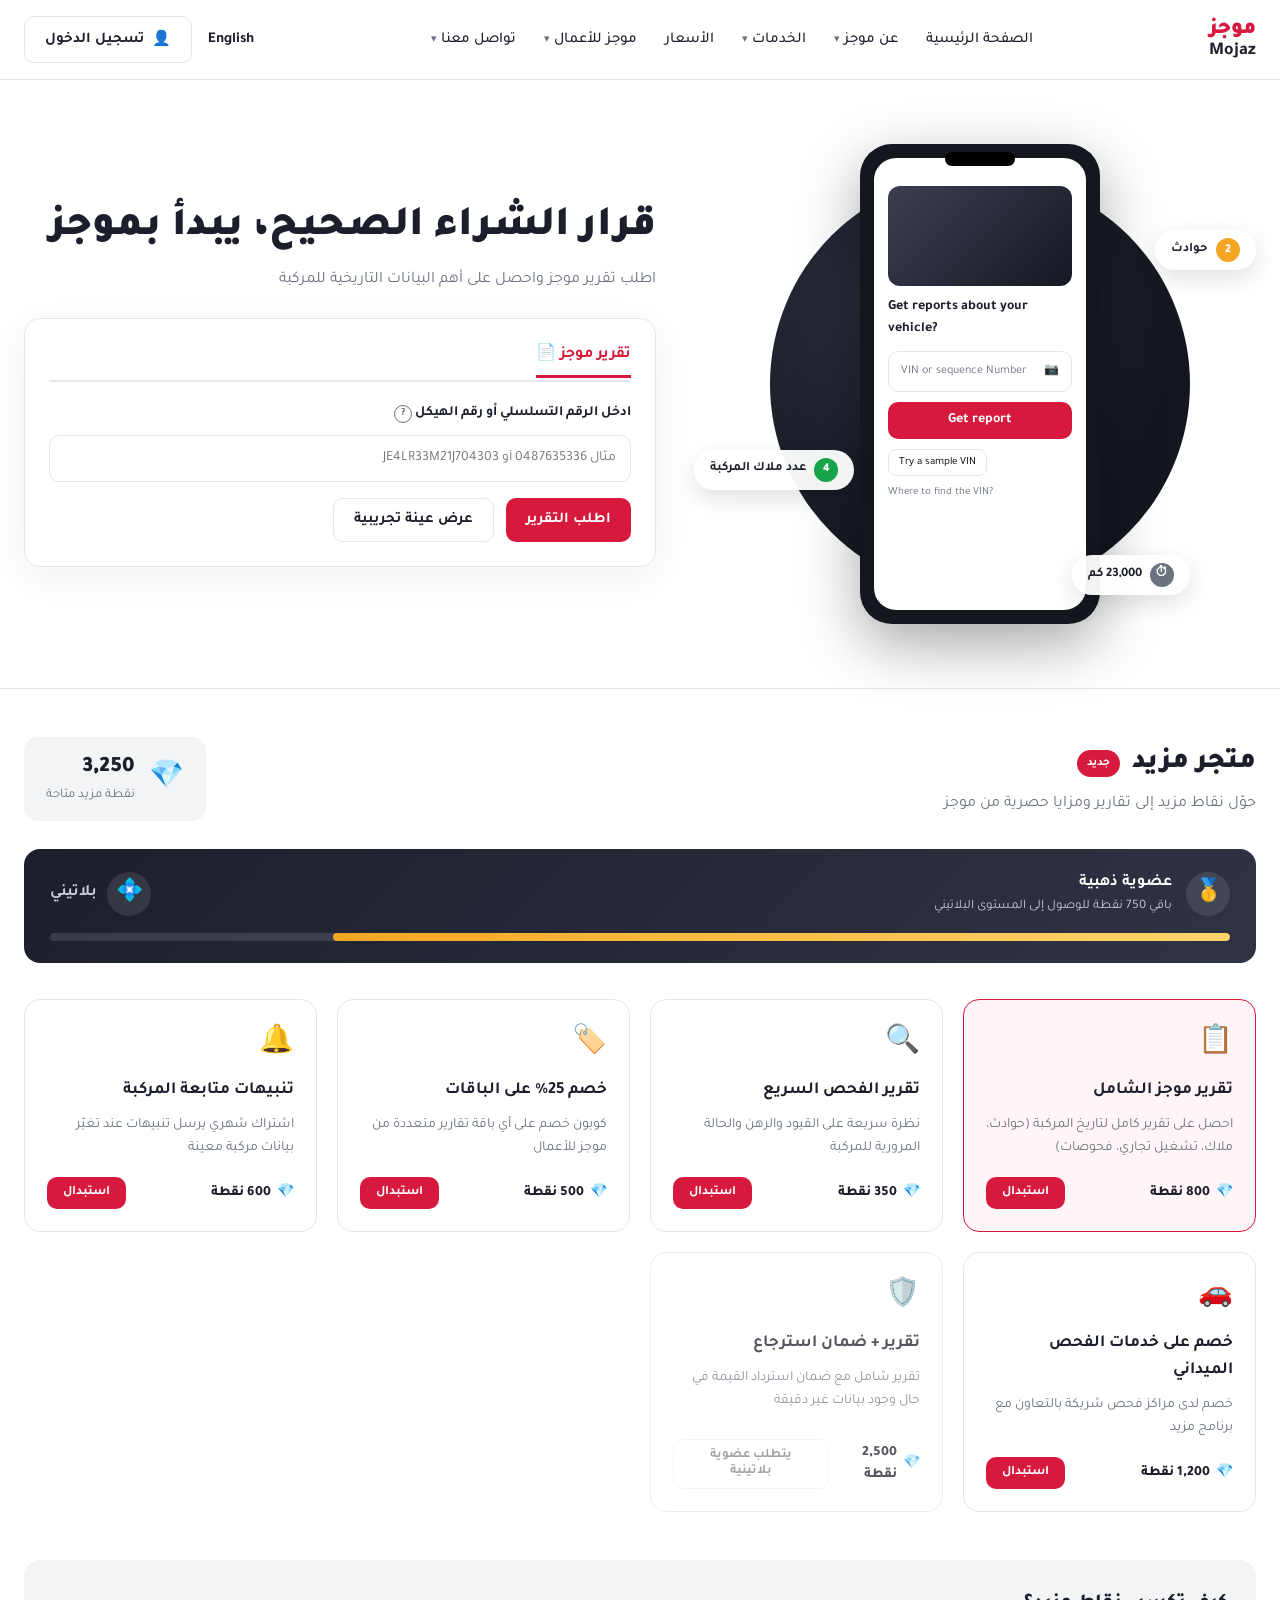
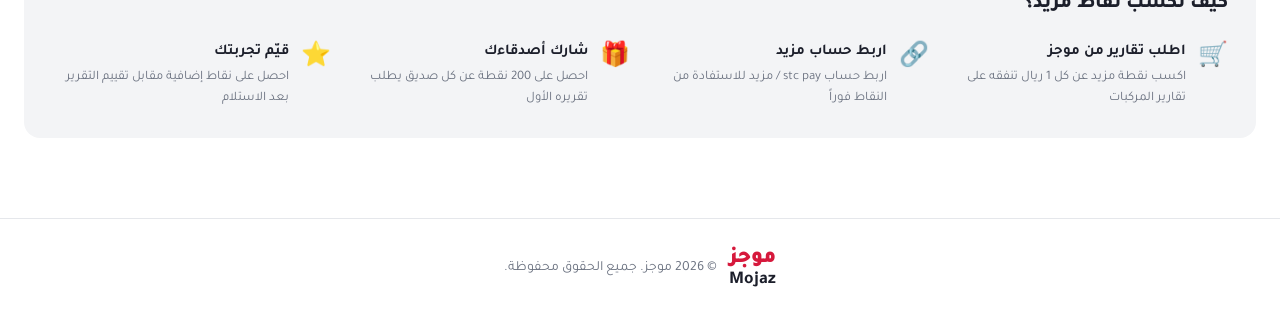
==== mojaz-landing/index.html @ 423a5c94 "Add Mojaz-style landing page with improved Mazeed rewards store" ====
<!DOCTYPE html>
<html lang="ar" dir="rtl">
<head>
<meta charset="UTF-8">
<meta name="viewport" content="width=device-width, initial-scale=1.0">
<title>موجز | متجر مزيد</title>
<link rel="preconnect" href="https://fonts.googleapis.com">
<link href="https://fonts.googleapis.com/css2?family=Tajawal:wght@400;500;700;900&display=swap" rel="stylesheet">
<link rel="stylesheet" href="style.css">
</head>
<body>

<header class="header">
  <div class="container header__inner">
    <div class="logo">
      <span class="logo__ar">موجز</span>
      <span class="logo__en">Mojaz</span>
    </div>

    <nav class="nav">
      <a href="#home">الصفحة الرئيسية</a>
      <a href="#about">عن موجز <span class="caret">▾</span></a>
      <a href="#services">الخدمات <span class="caret">▾</span></a>
      <a href="#pricing">الأسعار</a>
      <a href="#business">موجز للأعمال <span class="caret">▾</span></a>
      <a href="#contact">تواصل معنا <span class="caret">▾</span></a>
    </nav>

    <div class="header__actions">
      <span class="lang">English</span>
      <button class="btn btn--outline">
        <span class="icon">👤</span> تسجيل الدخول
      </button>
    </div>
  </div>
</header>

<main>

  <!-- Hero -->
  <section class="hero container" id="home">
    <div class="hero__visual">
      <div class="hero__ring"></div>
      <div class="phone">
        <div class="phone__notch"></div>
        <div class="phone__screen">
          <div class="phone__photo"></div>
          <div class="phone__title">Get reports about your vehicle?</div>
          <div class="phone__input">
            <span>VIN or sequence Number</span>
            <span class="cam">📷</span>
          </div>
          <button class="phone__cta">Get report</button>
          <div class="phone__row">
            <button class="phone__chip">Try a sample VIN</button>
            <span class="phone__hint">Where to find the VIN?</span>
          </div>
        </div>
      </div>
      <div class="floating floating--badge1"><span class="dot dot--yellow">2</span> حوادث</div>
      <div class="floating floating--badge2"><span class="dot dot--green">4</span> عدد ملاك المركبة</div>
      <div class="floating floating--badge3"><span class="dot dot--gray">⏱</span> 23,000 كم</div>
    </div>

    <div class="hero__content">
      <h1>قرار الشراء الصحيح، يبدأ بموجز</h1>
      <p class="hero__subtitle">اطلب تقرير موجز واحصل على أهم البيانات التاريخية للمركبة</p>

      <div class="report-card">
        <div class="report-card__tabs">
          <span class="tab tab--active">تقرير موجز <span class="icon">📄</span></span>
        </div>
        <label class="report-card__label">ادخل الرقم التسلسلي أو رقم الهيكل <span class="help">?</span></label>
        <input class="report-card__input" type="text" placeholder="مثال 0487635336 أو JE4LR33M21J704303">
        <div class="report-card__actions">
          <button class="btn btn--primary">اطلب التقرير</button>
          <button class="btn btn--outline">عرض عينة تجريبية</button>
        </div>
      </div>
    </div>
  </section>

  <!-- Mazeed Store -->
  <section class="mazeed container" id="mazeed">
    <div class="mazeed__head">
      <div>
        <h2>متجر مزيد <span class="badge-new">جديد</span></h2>
        <p>حوّل نقاط مزيد إلى تقارير ومزايا حصرية من موجز</p>
      </div>

      <div class="mazeed__points">
        <div class="mazeed__points-icon">💎</div>
        <div>
          <div class="mazeed__points-num">3,250</div>
          <div class="mazeed__points-label">نقطة مزيد متاحة</div>
        </div>
      </div>
    </div>

    <!-- Tier progress -->
    <div class="tier-card">
      <div class="tier-card__row">
        <div class="tier-card__tier">
          <span class="tier-icon tier-icon--gold">🥇</span>
          <div>
            <div class="tier-name">عضوية ذهبية</div>
            <div class="tier-sub">باقي 750 نقطة للوصول إلى المستوى البلاتيني</div>
          </div>
        </div>
        <div class="tier-card__next">
          <span class="tier-icon tier-icon--platinum">💠</span>
          <span>بلاتيني</span>
        </div>
      </div>
      <div class="progress">
        <div class="progress__bar" style="width:76%"></div>
      </div>
    </div>

    <!-- Redeemable items -->
    <div class="store-grid">

      <article class="store-card store-card--featured">
        <div class="store-card__icon">📋</div>
        <h3>تقرير موجز الشامل</h3>
        <p>احصل على تقرير كامل لتاريخ المركبة (حوادث، ملاك، تشغيل تجاري، فحوصات)</p>
        <div class="store-card__footer">
          <span class="price"><span class="gem">💎</span> 800 نقطة</span>
          <button class="btn btn--primary btn--sm">استبدال</button>
        </div>
      </article>

      <article class="store-card">
        <div class="store-card__icon">🔍</div>
        <h3>تقرير الفحص السريع</h3>
        <p>نظرة سريعة على القيود والرهن والحالة المرورية للمركبة</p>
        <div class="store-card__footer">
          <span class="price"><span class="gem">💎</span> 350 نقطة</span>
          <button class="btn btn--primary btn--sm">استبدال</button>
        </div>
      </article>

      <article class="store-card">
        <div class="store-card__icon">🏷️</div>
        <h3>خصم 25% على الباقات</h3>
        <p>كوبون خصم على أي باقة تقارير متعددة من موجز للأعمال</p>
        <div class="store-card__footer">
          <span class="price"><span class="gem">💎</span> 500 نقطة</span>
          <button class="btn btn--primary btn--sm">استبدال</button>
        </div>
      </article>

      <article class="store-card">
        <div class="store-card__icon">🔔</div>
        <h3>تنبيهات متابعة المركبة</h3>
        <p>اشتراك شهري يرسل تنبيهات عند تغيّر بيانات مركبة معينة</p>
        <div class="store-card__footer">
          <span class="price"><span class="gem">💎</span> 600 نقطة</span>
          <button class="btn btn--primary btn--sm">استبدال</button>
        </div>
      </article>

      <article class="store-card">
        <div class="store-card__icon">🚗</div>
        <h3>خصم على خدمات الفحص الميداني</h3>
        <p>خصم لدى مراكز فحص شريكة بالتعاون مع برنامج مزيد</p>
        <div class="store-card__footer">
          <span class="price"><span class="gem">💎</span> 1,200 نقطة</span>
          <button class="btn btn--primary btn--sm">استبدال</button>
        </div>
      </article>

      <article class="store-card store-card--locked">
        <div class="store-card__icon">🛡️</div>
        <h3>تقرير + ضمان استرجاع</h3>
        <p>تقرير شامل مع ضمان استرداد القيمة في حال وجود بيانات غير دقيقة</p>
        <div class="store-card__footer">
          <span class="price"><span class="gem">💎</span> 2,500 نقطة</span>
          <button class="btn btn--outline btn--sm" disabled>يتطلب عضوية بلاتينية</button>
        </div>
      </article>

    </div>

    <!-- How to earn points -->
    <div class="earn">
      <h3>كيف تكسب نقاط مزيد؟</h3>
      <div class="earn-grid">
        <div class="earn-item">
          <span class="earn-item__icon">🛒</span>
          <div>
            <div class="earn-item__title">اطلب تقارير من موجز</div>
            <div class="earn-item__desc">اكسب نقطة مزيد عن كل 1 ريال تنفقه على تقارير المركبات</div>
          </div>
        </div>
        <div class="earn-item">
          <span class="earn-item__icon">🔗</span>
          <div>
            <div class="earn-item__title">اربط حساب مزيد</div>
            <div class="earn-item__desc">اربط حساب stc pay / مزيد للاستفادة من النقاط فوراً</div>
          </div>
        </div>
        <div class="earn-item">
          <span class="earn-item__icon">🎁</span>
          <div>
            <div class="earn-item__title">شارك أصدقاءك</div>
            <div class="earn-item__desc">احصل على 200 نقطة عن كل صديق يطلب تقريره الأول</div>
          </div>
        </div>
        <div class="earn-item">
          <span class="earn-item__icon">⭐</span>
          <div>
            <div class="earn-item__title">قيّم تجربتك</div>
            <div class="earn-item__desc">احصل على نقاط إضافية مقابل تقييم التقرير بعد الاستلام</div>
          </div>
        </div>
      </div>
    </div>

  </section>

</main>

<footer class="footer">
  <div class="container">
    <div class="logo">
      <span class="logo__ar">موجز</span>
      <span class="logo__en">Mojaz</span>
    </div>
    <p>© 2026 موجز. جميع الحقوق محفوظة.</p>
  </div>
</footer>

<script src="script.js"></script>
</body>
</html>
---- mojaz-landing/style.css ----
:root {
  --red: #d6193c;
  --red-dark: #b3102e;
  --dark: #1c1f2b;
  --gray: #6b7280;
  --gray-light: #f3f4f6;
  --border: #e5e7eb;
  --gold: #f5a623;
  --green: #16a34a;
}

* { box-sizing: border-box; margin: 0; padding: 0; }

body {
  font-family: 'Tajawal', sans-serif;
  color: var(--dark);
  background: #ffffff;
  line-height: 1.6;
}

.container {
  max-width: 1280px;
  margin: 0 auto;
  padding: 0 24px;
}

/* Header */
.header {
  border-bottom: 1px solid var(--border);
  padding: 16px 0;
}

.header__inner {
  display: flex;
  align-items: center;
  justify-content: space-between;
  gap: 24px;
}

.logo {
  display: flex;
  flex-direction: column;
  align-items: flex-end;
  line-height: 1.1;
}
.logo__ar {
  color: var(--red);
  font-weight: 900;
  font-size: 22px;
}
.logo__en {
  color: var(--dark);
  font-weight: 700;
  font-size: 18px;
}

.nav {
  display: flex;
  gap: 28px;
  flex-wrap: wrap;
}
.nav a {
  color: var(--dark);
  text-decoration: none;
  font-weight: 500;
  font-size: 15px;
}
.nav a:hover { color: var(--red); }
.caret { font-size: 11px; color: var(--gray); }

.header__actions {
  display: flex;
  align-items: center;
  gap: 16px;
}
.lang {
  font-weight: 700;
  font-size: 15px;
}

.btn {
  font-family: inherit;
  font-weight: 700;
  font-size: 15px;
  border-radius: 10px;
  padding: 12px 20px;
  border: none;
  cursor: pointer;
  display: inline-flex;
  align-items: center;
  gap: 8px;
  transition: opacity .15s ease, background .15s ease;
}
.btn--primary {
  background: var(--red);
  color: #fff;
}
.btn--primary:hover { background: var(--red-dark); }
.btn--outline {
  background: #fff;
  color: var(--dark);
  border: 1px solid var(--border);
}
.btn--outline:hover { background: var(--gray-light); }
.btn--sm { padding: 8px 16px; font-size: 13px; }
.btn[disabled] { opacity: .55; cursor: not-allowed; }

/* Hero */
.hero {
  display: flex;
  align-items: center;
  gap: 48px;
  padding: 64px 24px;
  flex-wrap: wrap;
}

.hero__visual {
  position: relative;
  flex: 1 1 380px;
  min-height: 480px;
  display: flex;
  align-items: center;
  justify-content: center;
}

.hero__ring {
  position: absolute;
  width: 420px;
  height: 420px;
  border-radius: 50%;
  background: radial-gradient(circle at 30% 30%, #2a2e3d, #15171f 70%);
}

.phone {
  position: relative;
  width: 240px;
  height: 480px;
  background: #15171f;
  border-radius: 32px;
  padding: 14px;
  box-shadow: 0 20px 60px rgba(0,0,0,.35);
}
.phone__notch {
  position: absolute;
  top: 8px; left: 50%; transform: translateX(-50%);
  width: 70px; height: 14px;
  background: #000;
  border-radius: 8px;
}
.phone__screen {
  background: #fff;
  border-radius: 22px;
  height: 100%;
  padding: 28px 14px 14px;
  display: flex;
  flex-direction: column;
  gap: 10px;
}
.phone__photo {
  height: 100px;
  border-radius: 12px;
  background: linear-gradient(135deg, #3b3f51, #161822);
}
.phone__title {
  font-weight: 700;
  font-size: 14px;
  text-align: left;
  direction: ltr;
}
.phone__input {
  border: 1px solid var(--border);
  border-radius: 10px;
  padding: 10px 12px;
  display: flex;
  justify-content: space-between;
  align-items: center;
  font-size: 12px;
  color: var(--gray);
  direction: ltr;
}
.phone__cta {
  background: var(--red);
  color: #fff;
  border: none;
  border-radius: 10px;
  padding: 10px;
  font-weight: 700;
  font-size: 14px;
  font-family: inherit;
}
.phone__row {
  display: flex;
  align-items: center;
  justify-content: space-between;
  gap: 8px;
  flex-wrap: wrap;
  direction: ltr;
}
.phone__chip {
  border: 1px solid var(--border);
  border-radius: 8px;
  background: #fff;
  font-size: 11px;
  padding: 6px 10px;
  font-family: inherit;
}
.phone__hint {
  font-size: 11px;
  color: var(--gray);
}

.floating {
  position: absolute;
  background: rgba(255,255,255,.95);
  border-radius: 999px;
  padding: 8px 16px;
  font-size: 13px;
  font-weight: 700;
  display: flex;
  align-items: center;
  gap: 8px;
  box-shadow: 0 8px 24px rgba(0,0,0,.12);
}
.floating--badge1 { top: 18%; right: 0; }
.floating--badge2 { bottom: 28%; left: -10px; }
.floating--badge3 { bottom: 6%; right: 12%; }

.dot {
  width: 24px; height: 24px;
  border-radius: 50%;
  display: inline-flex;
  align-items: center;
  justify-content: center;
  font-size: 12px;
  color: #fff;
  font-weight: 900;
}
.dot--yellow { background: var(--gold); }
.dot--green { background: var(--green); }
.dot--gray { background: var(--gray); font-size: 13px; }

.hero__content {
  flex: 1 1 460px;
}
.hero__content h1 {
  font-size: 42px;
  font-weight: 900;
  line-height: 1.3;
  margin-bottom: 12px;
}
.hero__subtitle {
  color: var(--gray);
  font-size: 16px;
  margin-bottom: 24px;
}

.report-card {
  border: 1px solid var(--border);
  border-radius: 16px;
  padding: 24px;
  box-shadow: 0 10px 40px rgba(0,0,0,.06);
}
.report-card__tabs {
  border-bottom: 2px solid var(--border);
  margin-bottom: 20px;
  padding-bottom: 12px;
}
.tab--active {
  color: var(--red);
  font-weight: 700;
  border-bottom: 3px solid var(--red);
  padding-bottom: 12px;
}
.report-card__label {
  display: block;
  font-weight: 700;
  margin-bottom: 10px;
  font-size: 14px;
}
.help {
  display: inline-flex;
  width: 18px; height: 18px;
  border-radius: 50%;
  border: 1px solid var(--gray);
  align-items: center;
  justify-content: center;
  font-size: 11px;
  color: var(--gray);
}
.report-card__input {
  width: 100%;
  border: 1px solid var(--border);
  border-radius: 10px;
  padding: 14px;
  font-size: 14px;
  font-family: inherit;
  margin-bottom: 16px;
  color: var(--gray);
}
.report-card__actions {
  display: flex;
  gap: 12px;
  flex-wrap: wrap;
}

/* Mazeed Store */
.mazeed {
  padding: 48px 24px 80px;
  border-top: 1px solid var(--border);
}
.mazeed__head {
  display: flex;
  justify-content: space-between;
  align-items: center;
  flex-wrap: wrap;
  gap: 24px;
  margin-bottom: 28px;
}
.mazeed__head h2 {
  font-size: 28px;
  font-weight: 900;
  display: flex;
  align-items: center;
  gap: 12px;
}
.badge-new {
  background: var(--red);
  color: #fff;
  font-size: 12px;
  font-weight: 700;
  padding: 4px 10px;
  border-radius: 999px;
}
.mazeed__head p {
  color: var(--gray);
  margin-top: 6px;
}
.mazeed__points {
  display: flex;
  align-items: center;
  gap: 14px;
  background: var(--gray-light);
  border-radius: 14px;
  padding: 14px 22px;
}
.mazeed__points-icon { font-size: 28px; }
.mazeed__points-num {
  font-size: 22px;
  font-weight: 900;
}
.mazeed__points-label {
  font-size: 13px;
  color: var(--gray);
}

.tier-card {
  background: linear-gradient(135deg, #1c1f2b, #2f3344);
  color: #fff;
  border-radius: 16px;
  padding: 22px 26px;
  margin-bottom: 36px;
}
.tier-card__row {
  display: flex;
  align-items: center;
  justify-content: space-between;
  flex-wrap: wrap;
  gap: 16px;
  margin-bottom: 16px;
}
.tier-card__tier {
  display: flex;
  align-items: center;
  gap: 14px;
}
.tier-icon {
  width: 44px; height: 44px;
  border-radius: 50%;
  background: rgba(255,255,255,.1);
  display: flex;
  align-items: center;
  justify-content: center;
  font-size: 22px;
}
.tier-name { font-weight: 700; font-size: 16px; }
.tier-sub { font-size: 13px; color: #c7c9d4; }
.tier-card__next {
  display: flex;
  align-items: center;
  gap: 10px;
  font-weight: 700;
  color: #c7c9d4;
}
.progress {
  height: 8px;
  background: rgba(255,255,255,.12);
  border-radius: 999px;
  overflow: hidden;
}
.progress__bar {
  height: 100%;
  background: linear-gradient(90deg, var(--gold), #ffd56b);
  border-radius: 999px;
}

.store-grid {
  display: grid;
  grid-template-columns: repeat(auto-fill, minmax(280px, 1fr));
  gap: 20px;
  margin-bottom: 48px;
}
.store-card {
  border: 1px solid var(--border);
  border-radius: 16px;
  padding: 22px;
  display: flex;
  flex-direction: column;
  gap: 10px;
  transition: box-shadow .15s ease, transform .15s ease;
}
.store-card:hover {
  box-shadow: 0 12px 30px rgba(0,0,0,.08);
  transform: translateY(-2px);
}
.store-card--featured {
  border-color: var(--red);
  background: #fff5f6;
}
.store-card--locked {
  opacity: .75;
}
.store-card__icon { font-size: 28px; }
.store-card h3 { font-size: 17px; font-weight: 700; }
.store-card p { color: var(--gray); font-size: 14px; flex: 1; }
.store-card__footer {
  display: flex;
  align-items: center;
  justify-content: space-between;
  margin-top: 8px;
}
.price {
  display: flex;
  align-items: center;
  gap: 6px;
  font-weight: 800;
  font-size: 14px;
}
.gem { font-size: 14px; }

.earn {
  background: var(--gray-light);
  border-radius: 16px;
  padding: 28px;
}
.earn h3 {
  font-size: 20px;
  font-weight: 800;
  margin-bottom: 20px;
}
.earn-grid {
  display: grid;
  grid-template-columns: repeat(auto-fill, minmax(240px, 1fr));
  gap: 20px;
}
.earn-item {
  display: flex;
  gap: 12px;
  align-items: flex-start;
}
.earn-item__icon { font-size: 24px; }
.earn-item__title { font-weight: 700; font-size: 15px; margin-bottom: 4px; }
.earn-item__desc { font-size: 13px; color: var(--gray); }

/* Footer */
.footer {
  border-top: 1px solid var(--border);
  padding: 28px 0;
  display: flex;
}
.footer .container {
  display: flex;
  justify-content: space-between;
  align-items: center;
  flex-wrap: wrap;
  gap: 12px;
}
.footer p {
  color: var(--gray);
  font-size: 14px;
}

@media (max-width: 768px) {
  .nav { display: none; }
  .hero__content h1 { font-size: 30px; }
}
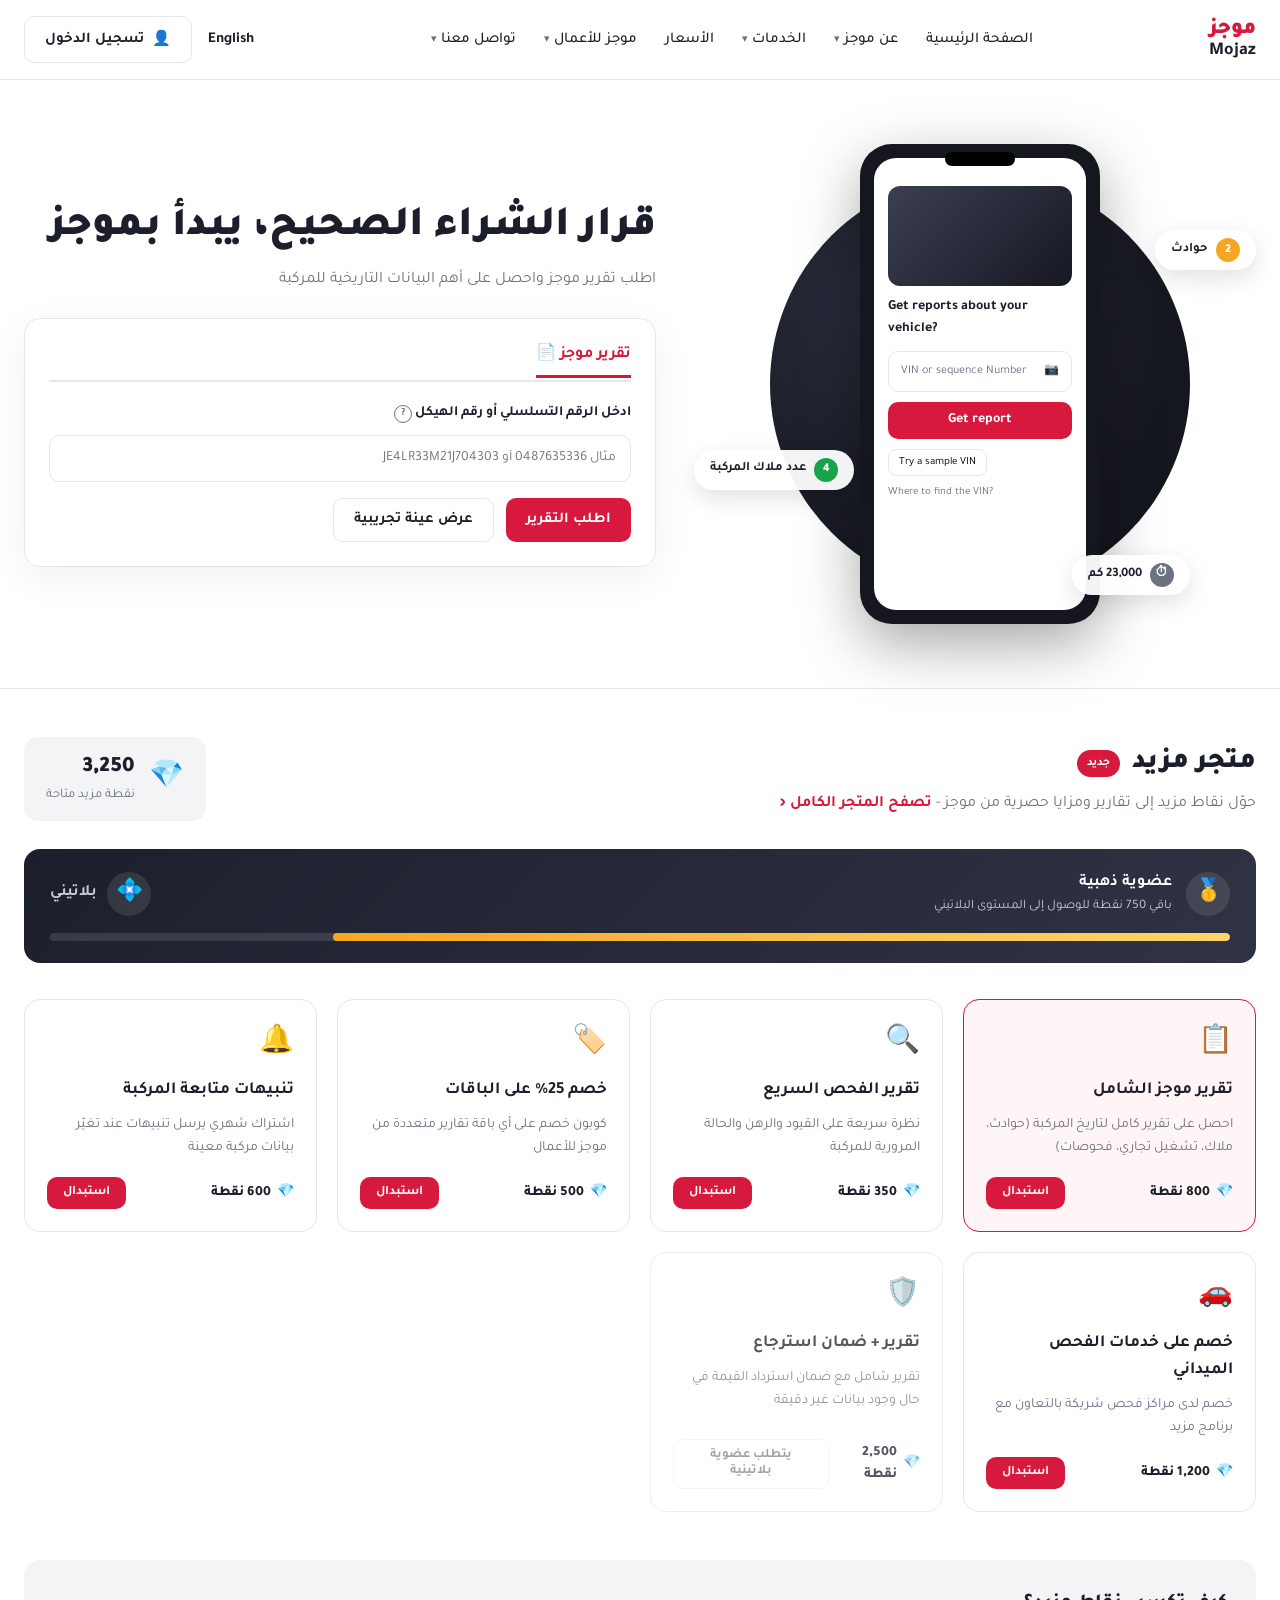
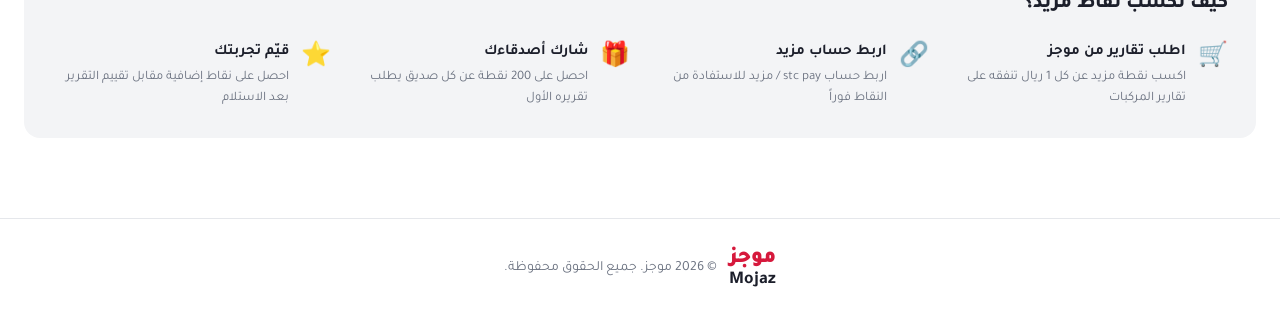
==== commit 66e37be6: "Add improved Mazeed store webview page for in-app integration" ====
--- a/mojaz-landing/index.html
+++ b/mojaz-landing/index.html
@@ -85,7 +85,7 @@
     <div class="mazeed__head">
       <div>
         <h2>متجر مزيد <span class="badge-new">جديد</span></h2>
-        <p>حوّل نقاط مزيد إلى تقارير ومزايا حصرية من موجز</p>
+        <p>حوّل نقاط مزيد إلى تقارير ومزايا حصرية من موجز - <a href="mazeed-store.html" class="mazeed__link">تصفح المتجر الكامل ‹</a></p>
       </div>
 
       <div class="mazeed__points">
--- a/mojaz-landing/style.css
+++ b/mojaz-landing/style.css
@@ -335,6 +335,12 @@
   color: var(--gray);
   margin-top: 6px;
 }
+.mazeed__link {
+  color: var(--red);
+  font-weight: 700;
+  text-decoration: none;
+}
+.mazeed__link:hover { text-decoration: underline; }
 .mazeed__points {
   display: flex;
   align-items: center;
